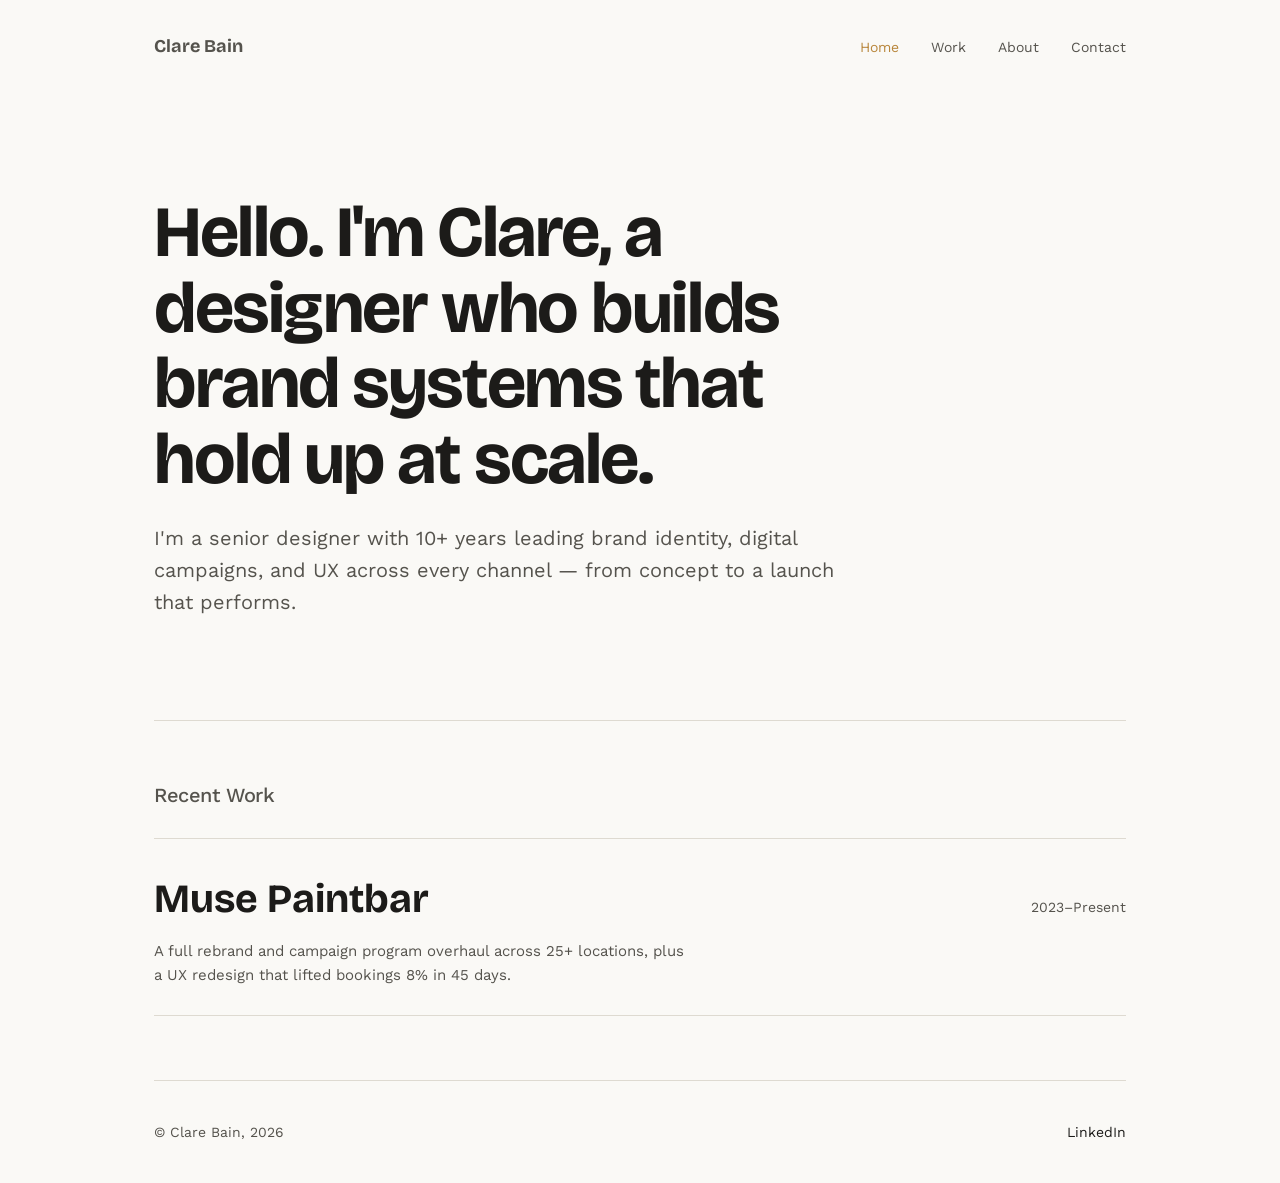
==== index.html @ 02c0d896 "Add files via upload Adding first case study" ====
<!DOCTYPE html>
<html lang="en">
<head>
  <meta charset="UTF-8" />
  <meta name="viewport" content="width=device-width, initial-scale=1.0" />
  <title>Clare Bain — Designer</title>
  <meta name="description" content="Clare Bain is a senior designer working across brand systems, digital campaigns, and UX — with 10+ years leading creative from concept to launch." />

  <!-- Google Fonts: Fraunces (display/serif) + Work Sans (body/UI) -->
  <link rel="preconnect" href="https://fonts.googleapis.com">
  <link rel="preconnect" href="https://fonts.gstatic.com" crossorigin>
  <link href="https://fonts.googleapis.com/css2?family=Bricolage+Grotesque:opsz,wght@12..96,400..800&family=Work+Sans:wght@400;500&display=swap" rel="stylesheet">

  <link rel="stylesheet" href="css/styles.css" />
</head>
<body>

  <div class="wrap">
    <!-- ============ NAV ============ -->
    <!-- aria-current="page" tells screen readers (and our CSS) which page we're on -->
    <nav class="site-nav">
      <a href="index.html" class="logo">Clare Bain</a>
      <ul>
        <li><a href="index.html" aria-current="page">Home</a></li>
        <li><a href="pages/work.html">Work</a></li>
        <li><a href="pages/about.html">About</a></li>
        <li><a href="mailto:cbain122@gmail.com">Contact</a></li>
      </ul>
    </nav>

    <!-- ============ HERO ============ -->
    <!-- This is your positioning statement — the one or two sentences that
         tell a hiring manager what you do and for whom, before they see
         a single project. Placeholder copy below — replace with your own. -->
    <header class="hero">
      <h1>Hello. I'm Clare, a designer who builds brand systems that hold up at scale.</h1>
      <p>I'm a senior designer with 10+ years leading brand identity, digital campaigns, and UX across every channel — from concept to a launch that performs.</p>
    </header>

    <!-- ============ WORK LIST ============ -->
    <!-- Each work-item links out to its own case study page. Right now only
         Muse is real — the rest are placeholders to fill in as you draft
         each case study. -->
    <section class="work-list" aria-labelledby="work-heading">
      <h2 id="work-heading">Recent Work</h2>

      <a href="pages/muse.html" class="work-item">
        <div>
          <div class="work-item-title">Muse Paintbar</div>
          <p class="work-item-desc">A full rebrand and campaign program overhaul across 25+ locations, plus a UX redesign that lifted bookings 8% in 45 days.</p>
        </div>
        <span class="work-item-meta">2023–Present</span>
      </a>

      <!-- Duplicate this <a class="work-item"> block for each additional
           case study as you draft them (book covers, brand identity briefs). -->

    </section>
  </div>

  <div class="wrap">
    <footer class="site-footer">
      <span>&copy; Clare Bain, 2026</span>
      <a href="https://www.linkedin.com/in/clare-bain" target="_blank" rel="noopener">LinkedIn</a>
    </footer>
  </div>

</body>
</html>
---- css/styles.css ----
/* ==========================================================================
   CLARE BAIN — PORTFOLIO
   Design tokens live here as CSS variables. If you want to change a color
   or font site-wide, change it once in :root and it updates everywhere.
   ========================================================================== */

:root {
  /* Color */
  --paper: #FAF9F6;       /* background */
  --ink: #1C1B19;         /* primary text */
  --ink-soft: #55534D;    /* secondary text, muted */
  --accent: #2B4570;      /* ink-blue, used for links and small emphasis */
  --accent-hover: #B8863B;/* ochre, used ONLY on hover/focus states */
  --line: #DEDAD1;        /* hairline borders/dividers */

  /* Type scale — a limited set of sizes keeps the page feeling considered */
  --size-hero: clamp(2.5rem, 5vw + 1rem, 4.5rem);
  --size-h2: clamp(1.75rem, 2vw + 1rem, 2.5rem);
  --size-h3: 1.25rem;
  --size-body: 1.0625rem;
  --size-small: 0.875rem;

  /* Layout */
  --content-width: 1100px;
  --gutter: clamp(1.5rem, 5vw, 4rem);
}

/* ==========================================================================
   RESET — removes browser default spacing/styling so we control everything
   ========================================================================== */
*, *::before, *::after {
  box-sizing: border-box;
  margin: 0;
  padding: 0;
}

html {
  scroll-behavior: smooth;
}

/* Respect users who've asked their OS to reduce motion */
@media (prefers-reduced-motion: reduce) {
  html {
    scroll-behavior: auto;
  }
  *, *::before, *::after {
    animation-duration: 0.01ms !important;
    transition-duration: 0.01ms !important;
  }
}

body {
  background: var(--paper);
  color: var(--ink);
  font-family: 'Work Sans', -apple-system, BlinkMacSystemFont, sans-serif;
  font-size: var(--size-body);
  line-height: 1.6;
  -webkit-font-smoothing: antialiased;
}

h1, h2, h3 {
  font-family: 'Bricolage Grotesque', -apple-system, sans-serif;
  font-weight: 700;
  line-height: 1.05;
  letter-spacing: -0.02em;
}

a {
  color: inherit;
  text-decoration: none;
}

/* Visible keyboard focus — accessibility, not optional */
a:focus-visible,
button:focus-visible {
  outline: 2px solid var(--accent);
  outline-offset: 3px;
}

img {
  max-width: 100%;
  display: block;
}

/* ==========================================================================
   LAYOUT — a single centered content column used on every page
   ========================================================================== */
.wrap {
  max-width: var(--content-width);
  margin-inline: auto;
  padding-inline: var(--gutter);
}

/* ==========================================================================
   NAV
   ========================================================================== */
.site-nav {
  display: flex;
  justify-content: space-between;
  align-items: center;
  padding-block: 2rem;
}

.site-nav .logo {
  font-family: 'Bricolage Grotesque', -apple-system, sans-serif;
  font-weight: 700;
  font-size: 1.125rem;
}

.site-nav ul {
  display: flex;
  gap: 2rem;
  list-style: none;
}

.site-nav a {
  font-size: var(--size-small);
  color: var(--ink-soft);
  transition: color 0.15s ease;
}

.site-nav a:hover,
.site-nav a[aria-current="page"] {
  color: var(--accent-hover);
}

/* ==========================================================================
   HERO — the positioning statement on the homepage
   ========================================================================== */
.hero {
  padding-block: clamp(3rem, 8vw, 7rem);
  max-width: 720px;
}

.hero h1 {
  font-size: var(--size-hero);
  margin-bottom: 1.5rem;
}

.hero p {
  font-size: 1.25rem;
  color: var(--ink-soft);
  max-width: 60ch;
}

/* ==========================================================================
   WORK LIST — case studies shown as a reading list, not a card grid
   ========================================================================== */
.work-list {
  border-top: 1px solid var(--line);
  padding-block: clamp(2rem, 6vw, 4rem);
}

.work-list h2 {
  font-size: var(--size-h3);
  color: var(--ink-soft);
  font-family: 'Work Sans', sans-serif;
  font-weight: 500;
  margin-bottom: 2rem;
}

.work-item {
  display: flex;
  justify-content: space-between;
  align-items: baseline;
  gap: 2rem;
  padding-block: 1.75rem;
  border-bottom: 1px solid var(--line);
}

.work-item:first-of-type {
  border-top: 1px solid var(--line);
}

.work-item-title {
  font-family: 'Bricolage Grotesque', -apple-system, sans-serif;
  font-weight: 700;
  font-size: var(--size-h2);
  transition: color 0.15s ease;
}

.work-item:hover .work-item-title {
  color: var(--accent);
}

.work-item-meta {
  color: var(--ink-soft);
  font-size: var(--size-small);
  white-space: nowrap;
}

.work-item-desc {
  color: var(--ink-soft);
  max-width: 60ch;
  margin-top: 0.5rem;
  font-size: 0.9375rem;
}

@media (max-width: 640px) {
  .work-item {
    flex-direction: column;
    gap: 0.5rem;
  }
}

/* ==========================================================================
   FOOTER
   ========================================================================== */
.site-footer {
  border-top: 1px solid var(--line);
  padding-block: 2.5rem;
  display: flex;
  justify-content: space-between;
  align-items: center;
  color: var(--ink-soft);
  font-size: var(--size-small);
}

.site-footer a {
  color: var(--ink);
  transition: color 0.15s ease;
}

.site-footer a:hover {
  color: var(--accent-hover);
}

/* ==========================================================================
   CASE STUDY PAGE
   ========================================================================== */
.cs-header {
  padding-block: clamp(2rem, 6vw, 4rem) clamp(1.5rem, 4vw, 2.5rem);
  max-width: 800px;
}

.cs-header .eyebrow {
  color: var(--ink-soft);
  font-size: var(--size-small);
  margin-bottom: 0.75rem;
}

.cs-header h1 {
  font-size: var(--size-hero);
  margin-bottom: 1rem;
}

/* Meta row: Client / Services / My Role / Year — like a small spec sheet */
.cs-meta {
  display: grid;
  grid-template-columns: repeat(4, 1fr);
  gap: 1.5rem;
  border-top: 1px solid var(--line);
  border-bottom: 1px solid var(--line);
  padding-block: 1.75rem;
  margin-block: clamp(1.5rem, 4vw, 3rem);
}

.cs-meta dt {
  font-size: var(--size-small);
  color: var(--ink-soft);
  margin-bottom: 0.35rem;
}

.cs-meta dd {
  font-size: 0.9375rem;
}

@media (max-width: 700px) {
  .cs-meta {
    grid-template-columns: repeat(2, 1fr);
    row-gap: 1.5rem;
  }
}

.cs-section {
  max-width: 720px;
  padding-block: clamp(1.5rem, 4vw, 2.5rem);
}

.cs-section h2 {
  font-size: var(--size-h2);
  margin-bottom: 1rem;
}

.cs-section h3 {
  font-size: var(--size-h3);
  color: var(--accent);
  margin-bottom: 0.75rem;
}

.cs-section p {
  color: var(--ink-soft);
  margin-bottom: 1.25rem;
}

.cs-workstream + .cs-workstream {
  margin-top: 2.5rem;
}

/* Results: bold numbers get their own visual weight, no card chrome needed */
.cs-results {
  border-top: 1px solid var(--line);
  padding-block: clamp(2rem, 5vw, 3.5rem);
  display: grid;
  grid-template-columns: repeat(auto-fit, minmax(200px, 1fr));
  gap: 2rem;
}

.cs-results h2 {
  grid-column: 1 / -1;
  font-size: var(--size-h3);
  color: var(--ink-soft);
  font-family: 'Work Sans', sans-serif;
  font-weight: 500;
  margin-bottom: 0.5rem;
}

.cs-stat-number {
  font-family: 'Bricolage Grotesque', sans-serif;
  font-weight: 700;
  font-size: 2.25rem;
  letter-spacing: -0.02em;
  color: var(--accent);
  line-height: 1.1;
}

.cs-stat-label {
  color: var(--ink-soft);
  font-size: 0.9375rem;
  margin-top: 0.25rem;
}

.cs-credits {
  border-top: 1px solid var(--line);
  padding-block: clamp(1.5rem, 4vw, 2.5rem);
  color: var(--ink-soft);
  font-size: var(--size-small);
}

.cs-credits dt {
  color: var(--ink);
  display: inline;
}

.cs-note {
  font-size: var(--size-small);
  color: var(--ink-soft);
  font-style: italic;
  border-left: 2px solid var(--line);
  padding-left: 1rem;
  margin-top: 1rem;
}

/* ==========================================================================
   SIMPLE PAGE (used by About / placeholder pages for now)
   ========================================================================== */
.simple-page {
  padding-block: clamp(2rem, 6vw, 4rem);
  min-height: 40vh;
}

.simple-page h1 {
  font-size: var(--size-h2);
  margin-bottom: 1rem;
}

.simple-page p {
  color: var(--ink-soft);
  max-width: 60ch;
}
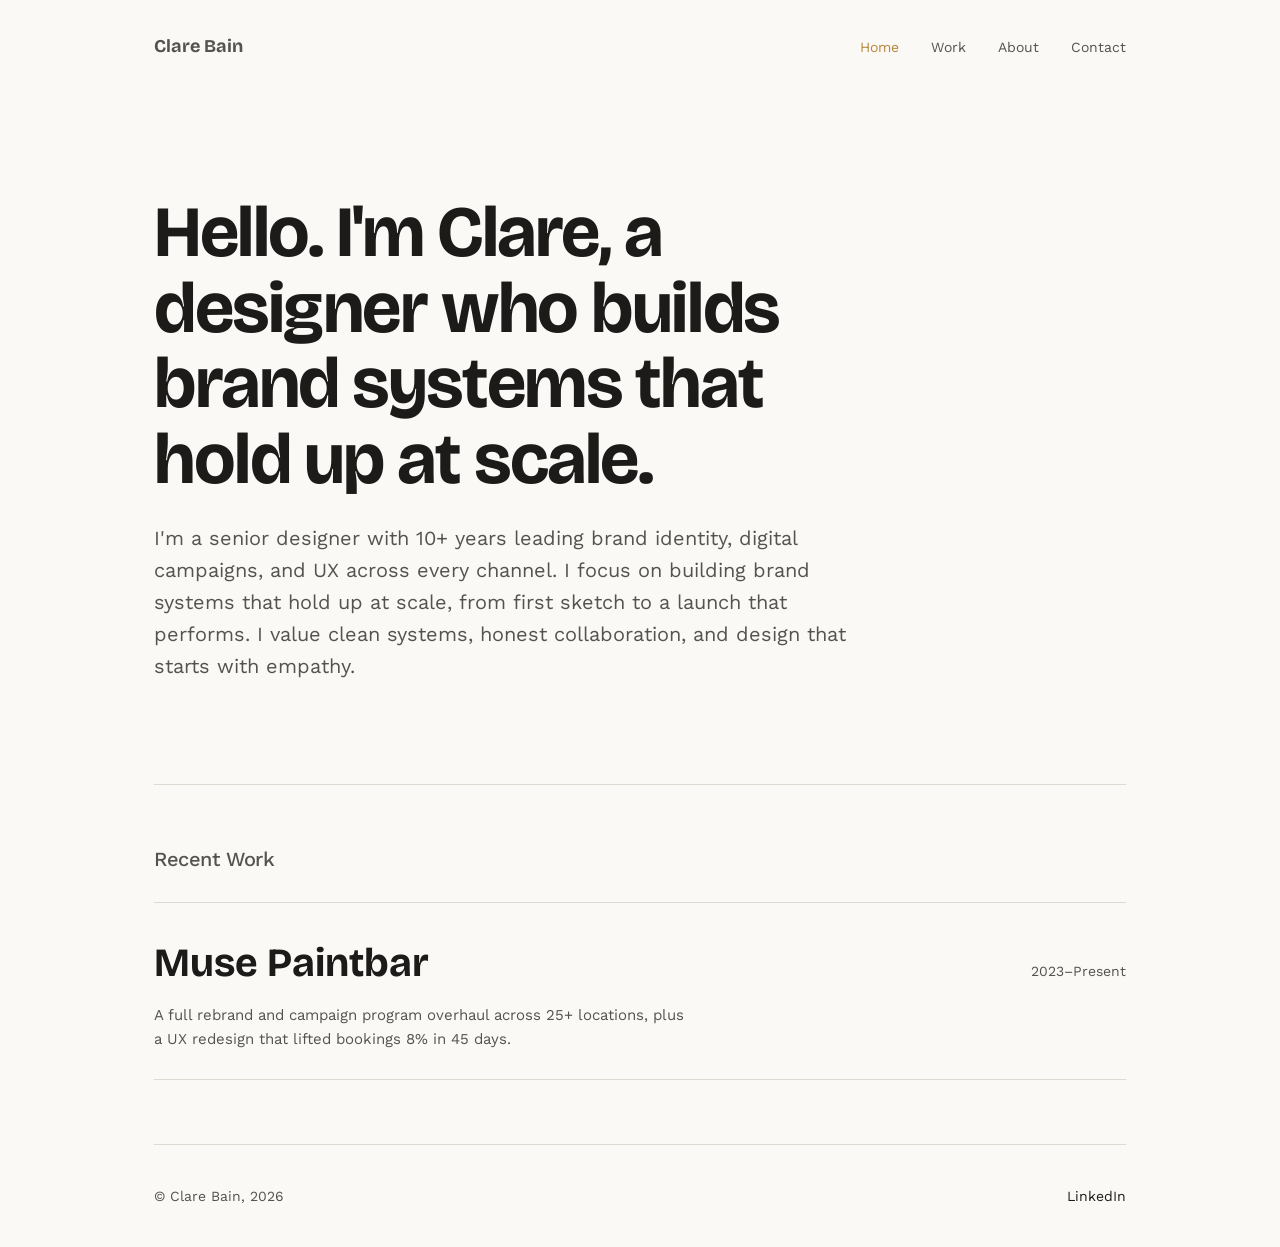
==== commit 675e4d0a: "Update index.html" ====
--- a/index.html
+++ b/index.html
@@ -34,7 +34,7 @@
          a single project. Placeholder copy below — replace with your own. -->
     <header class="hero">
       <h1>Hello. I'm Clare, a designer who builds brand systems that hold up at scale.</h1>
-      <p>I'm a senior designer with 10+ years leading brand identity, digital campaigns, and UX across every channel — from concept to a launch that performs.</p>
+      <p>I'm a senior designer with 10+ years leading brand identity, digital campaigns, and UX across every channel. I focus on building brand systems that hold up at scale, from first sketch to a launch that performs. I value clean systems, honest collaboration, and design that starts with empathy.</p>
     </header>
 
     <!-- ============ WORK LIST ============ -->
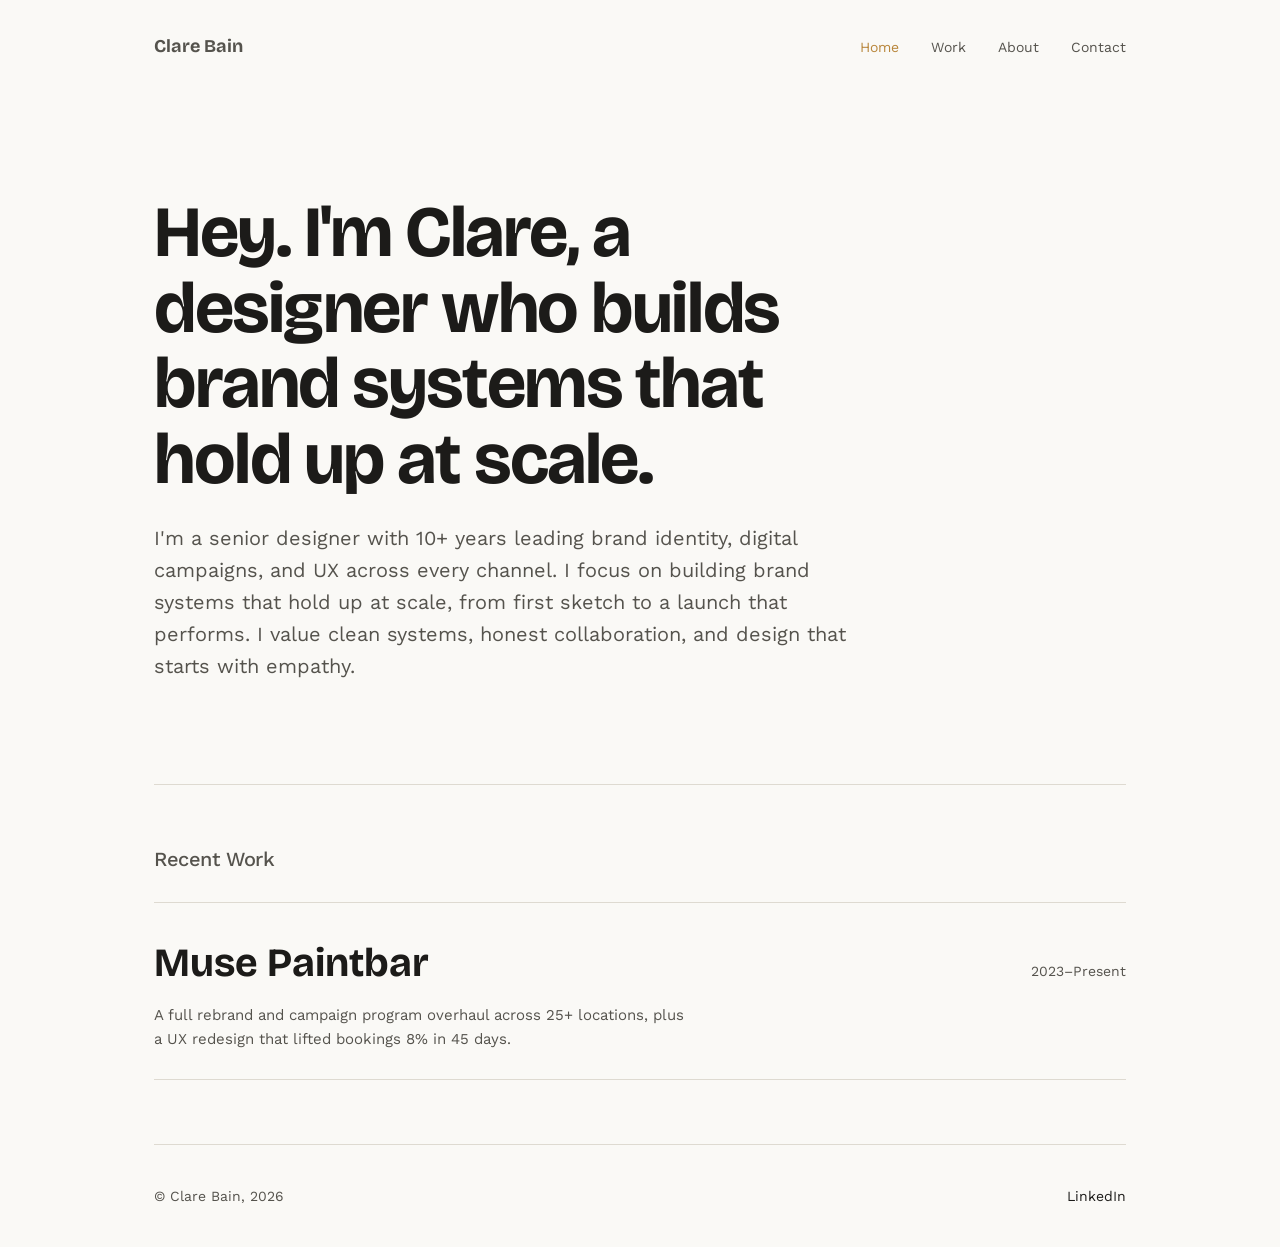
==== commit 501276e1: "Update index.html" ====
--- a/index.html
+++ b/index.html
@@ -33,7 +33,7 @@
          tell a hiring manager what you do and for whom, before they see
          a single project. Placeholder copy below — replace with your own. -->
     <header class="hero">
-      <h1>Hello. I'm Clare, a designer who builds brand systems that hold up at scale.</h1>
+      <h1>Hey. I'm Clare, a designer who builds brand systems that hold up at scale.</h1>
       <p>I'm a senior designer with 10+ years leading brand identity, digital campaigns, and UX across every channel. I focus on building brand systems that hold up at scale, from first sketch to a launch that performs. I value clean systems, honest collaboration, and design that starts with empathy.</p>
     </header>
 
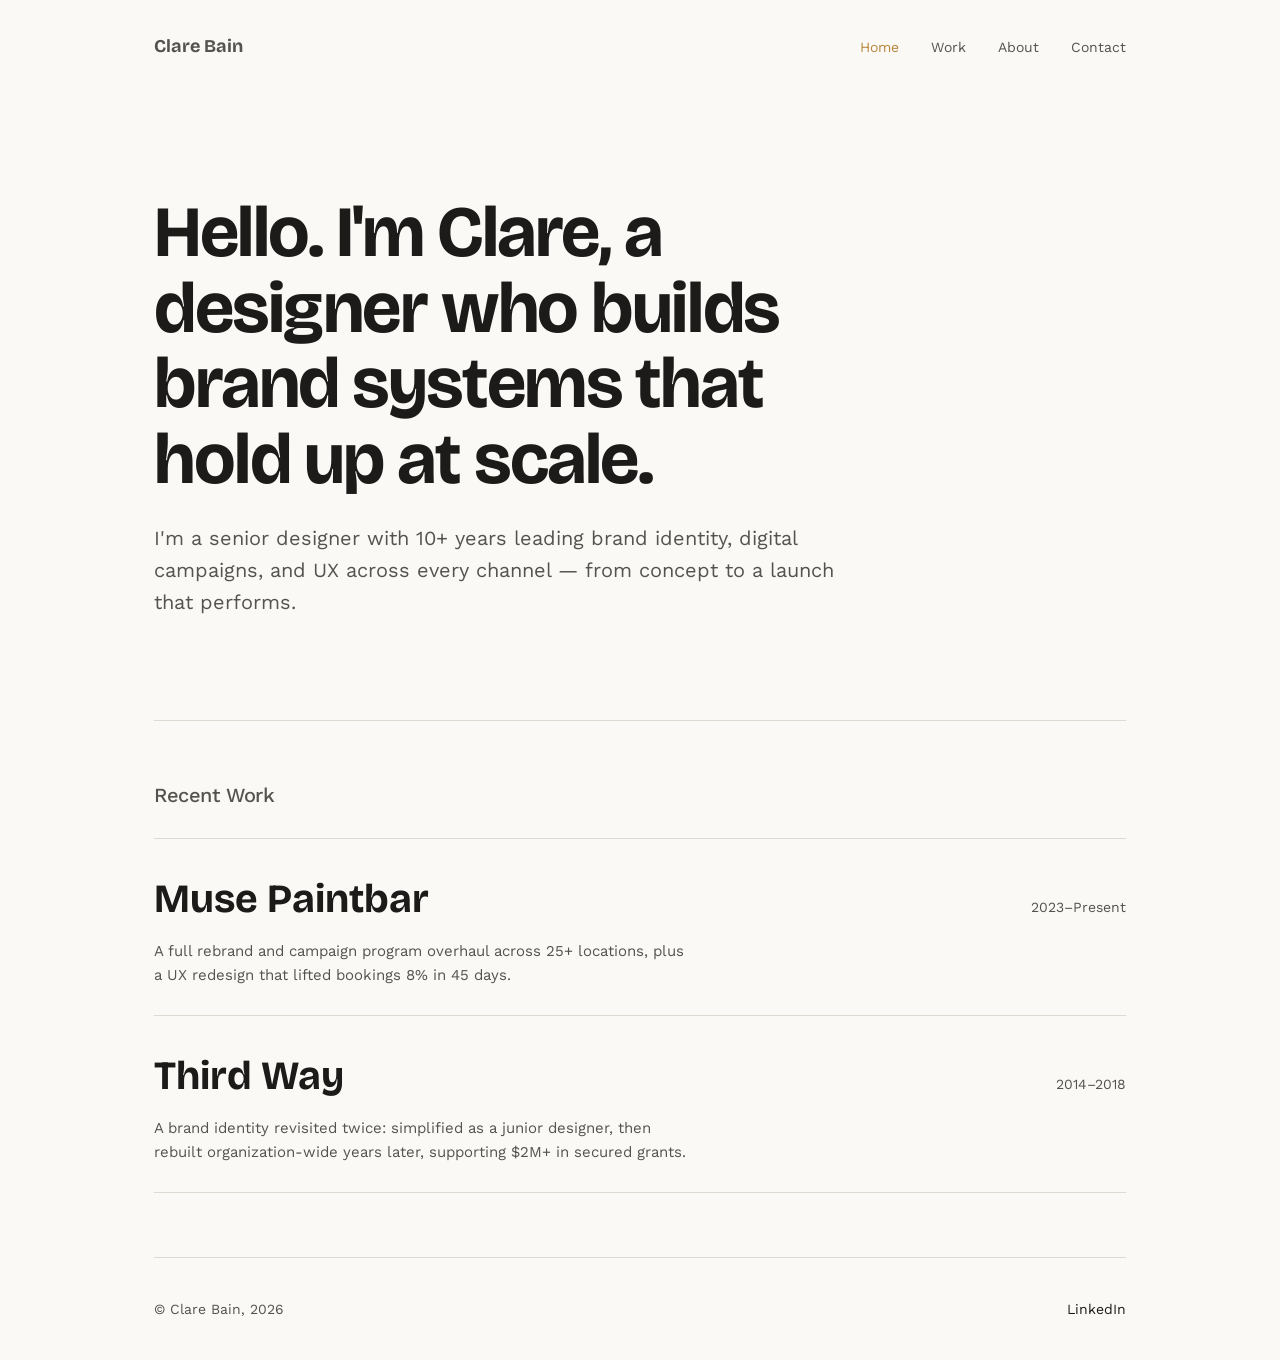
==== commit e7b87ff7: "Add files via upload" ====
--- a/index.html
+++ b/index.html
@@ -33,8 +33,8 @@
          tell a hiring manager what you do and for whom, before they see
          a single project. Placeholder copy below — replace with your own. -->
     <header class="hero">
-      <h1>Hey. I'm Clare, a designer who builds brand systems that hold up at scale.</h1>
-      <p>I'm a senior designer with 10+ years leading brand identity, digital campaigns, and UX across every channel. I focus on building brand systems that hold up at scale, from first sketch to a launch that performs. I value clean systems, honest collaboration, and design that starts with empathy.</p>
+      <h1>Hello. I'm Clare, a designer who builds brand systems that hold up at scale.</h1>
+      <p>I'm a senior designer with 10+ years leading brand identity, digital campaigns, and UX across every channel — from concept to a launch that performs.</p>
     </header>
 
     <!-- ============ WORK LIST ============ -->
@@ -52,6 +52,14 @@
         <span class="work-item-meta">2023–Present</span>
       </a>
 
+      <a href="pages/thirdway.html" class="work-item">
+        <div>
+          <div class="work-item-title">Third Way</div>
+          <p class="work-item-desc">A brand identity revisited twice: simplified as a junior designer, then rebuilt organization-wide years later, supporting $2M+ in secured grants.</p>
+        </div>
+        <span class="work-item-meta">2014–2018</span>
+      </a>
+
       <!-- Duplicate this <a class="work-item"> block for each additional
            case study as you draft them (book covers, brand identity briefs). -->
 
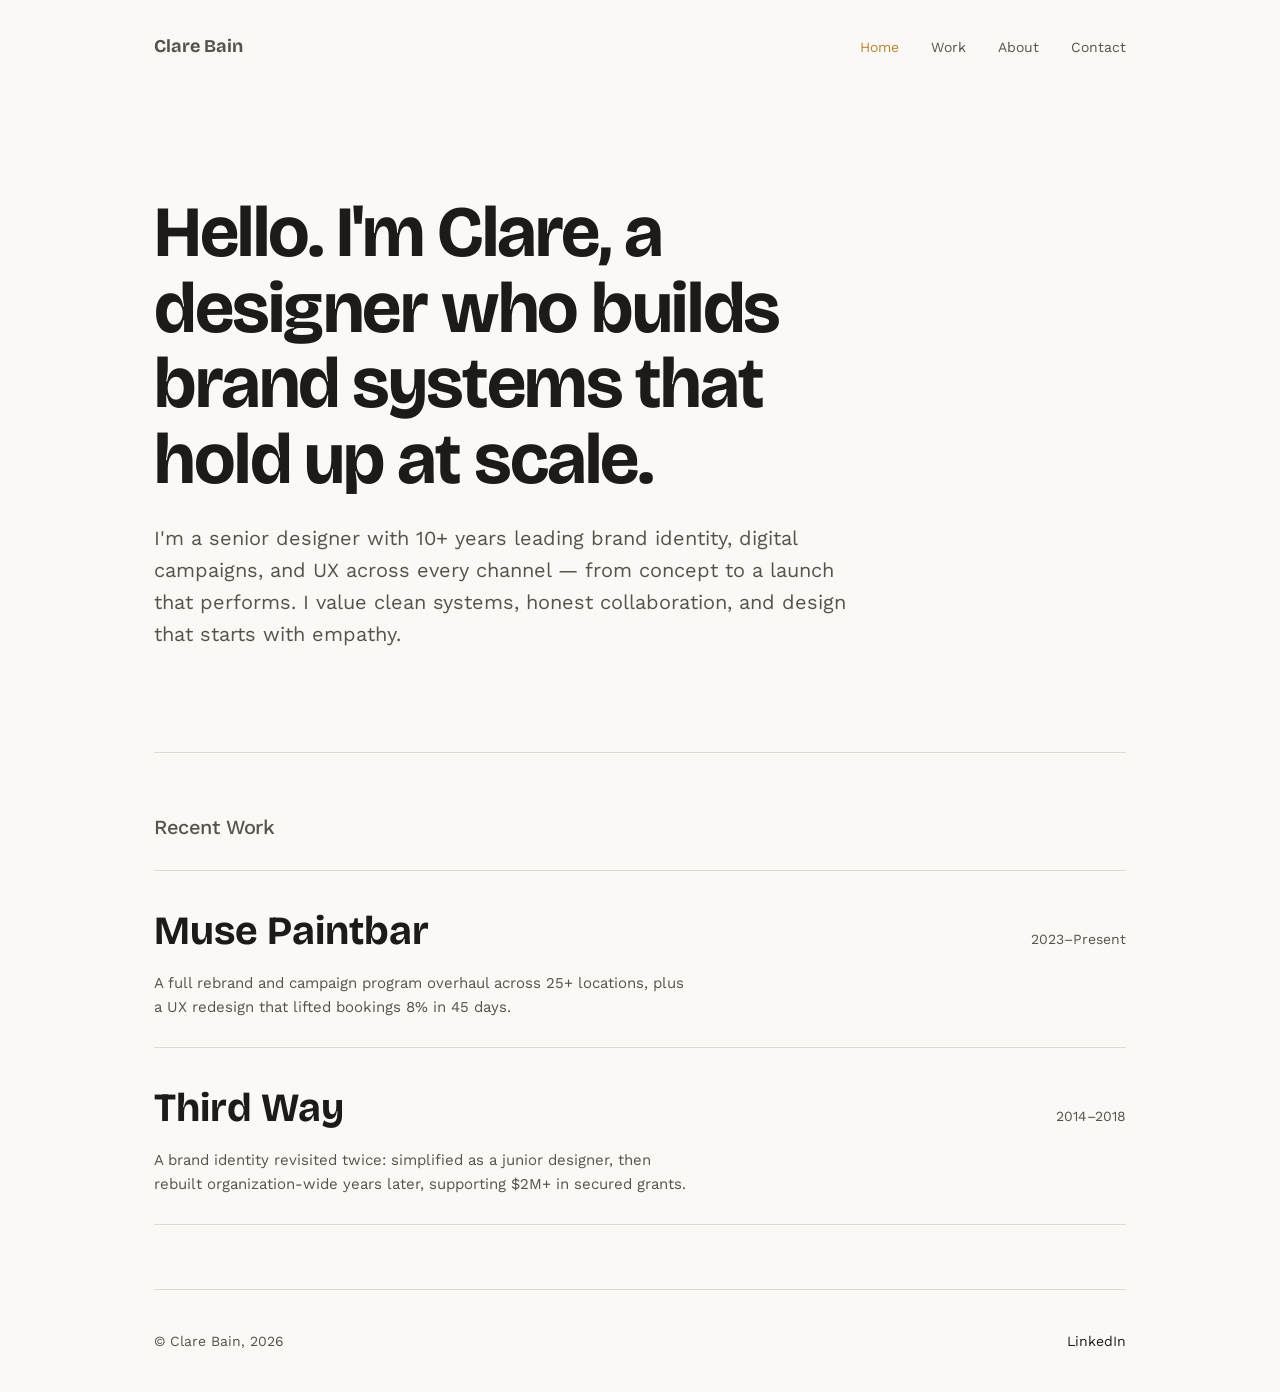
==== commit dc9eefe0: "Update index.html" ====
--- a/index.html
+++ b/index.html
@@ -34,7 +34,7 @@
          a single project. Placeholder copy below — replace with your own. -->
     <header class="hero">
       <h1>Hello. I'm Clare, a designer who builds brand systems that hold up at scale.</h1>
-      <p>I'm a senior designer with 10+ years leading brand identity, digital campaigns, and UX across every channel — from concept to a launch that performs.</p>
+      <p>I'm a senior designer with 10+ years leading brand identity, digital campaigns, and UX across every channel — from concept to a launch that performs. I value clean systems, honest collaboration, and design that starts with empathy.</p>
     </header>
 
     <!-- ============ WORK LIST ============ -->
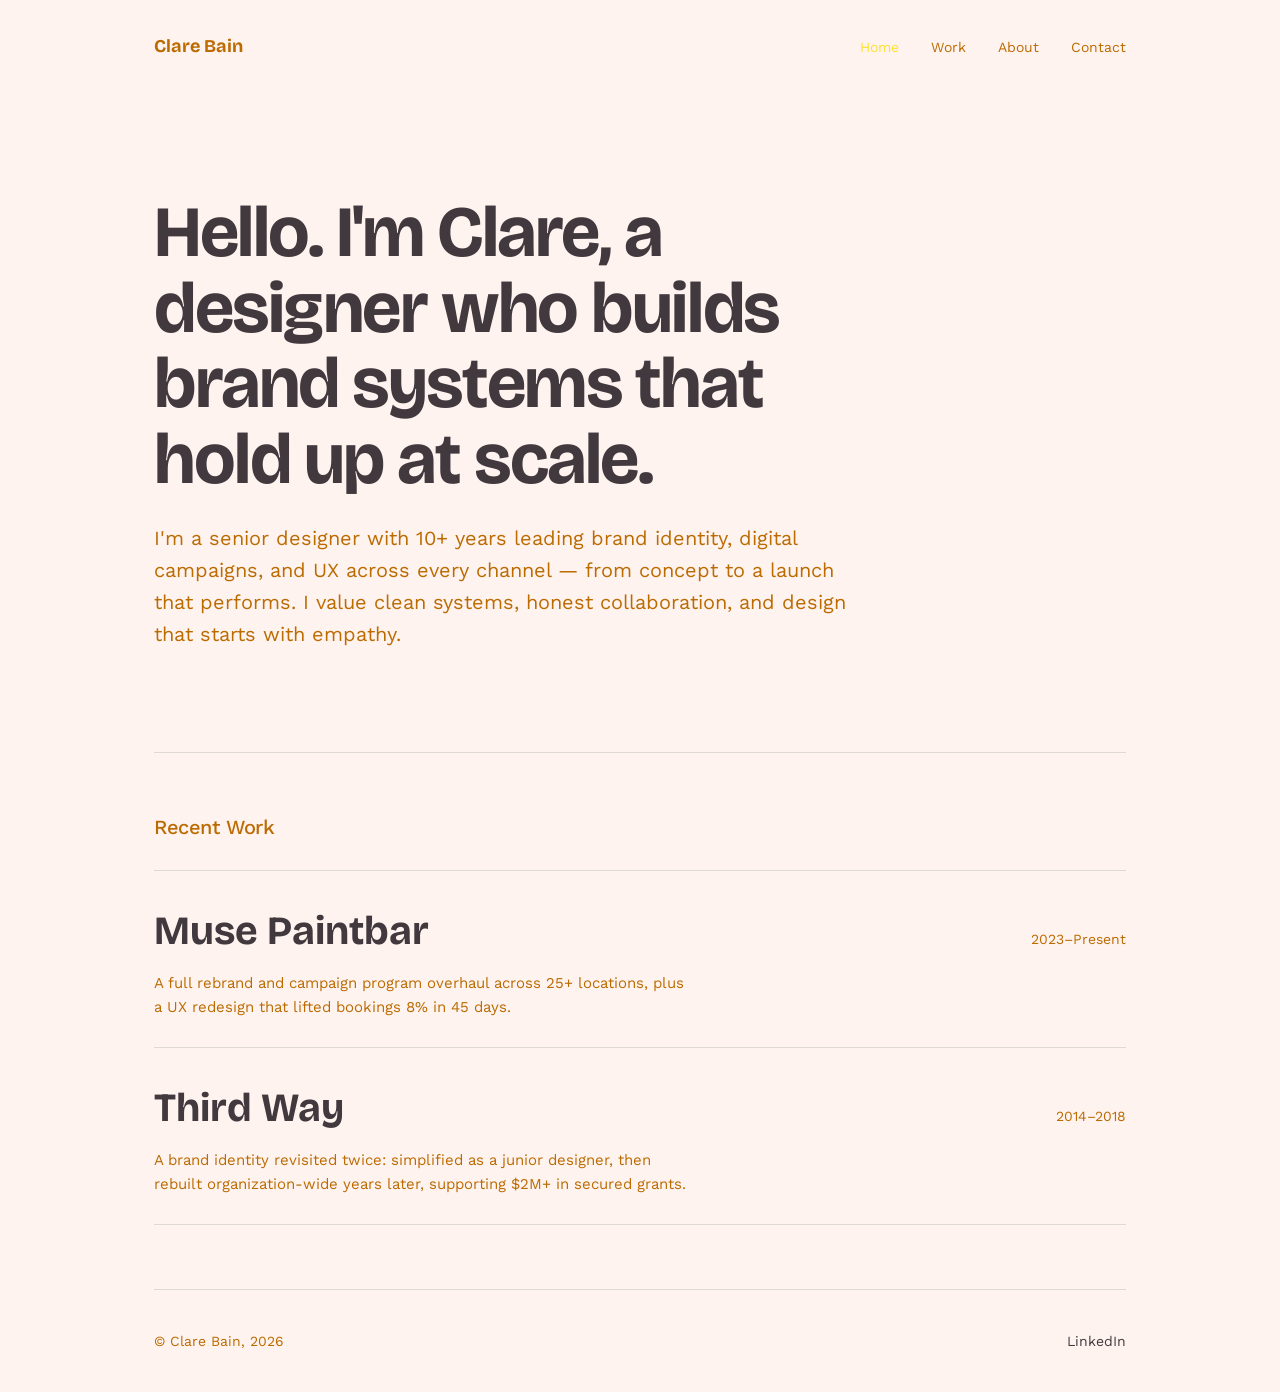
==== commit 961b89b7: "Update index.html" ====
--- a/index.html
+++ b/index.html
@@ -6,7 +6,7 @@
   <title>Clare Bain — Designer</title>
   <meta name="description" content="Clare Bain is a senior designer working across brand systems, digital campaigns, and UX — with 10+ years leading creative from concept to launch." />
 
-  <!-- Google Fonts: Fraunces (display/serif) + Work Sans (body/UI) -->
+  <!-- Google Fonts: Bricolage Grotesque (display/serif) + Work Sans (body/UI) -->
   <link rel="preconnect" href="https://fonts.googleapis.com">
   <link rel="preconnect" href="https://fonts.gstatic.com" crossorigin>
   <link href="https://fonts.googleapis.com/css2?family=Bricolage+Grotesque:opsz,wght@12..96,400..800&family=Work+Sans:wght@400;500&display=swap" rel="stylesheet">
--- a/css/styles.css
+++ b/css/styles.css
@@ -6,11 +6,11 @@
 
 :root {
   /* Color */
-  --paper: #FAF9F6;       /* background */
-  --ink: #1C1B19;         /* primary text */
-  --ink-soft: #55534D;    /* secondary text, muted */
-  --accent: #2B4570;      /* ink-blue, used for links and small emphasis */
-  --accent-hover: #B8863B;/* ochre, used ONLY on hover/focus states */
+  --seashell: #FFF3F0;       /* background */
+  --graphite: #41393E;         /* primary text */
+  --copperwood: #BB6B00;    /* secondary text, muted */
+  --softperiwinkle: #A594F9;      /* ink-blue, used for links and small emphasis */
+  --brightgold: #FDE12D;/* ochre, used ONLY on hover/focus states */
   --line: #DEDAD1;        /* hairline borders/dividers */
 
   /* Type scale — a limited set of sizes keeps the page feeling considered */
@@ -50,8 +50,8 @@
 }
 
 body {
-  background: var(--paper);
-  color: var(--ink);
+  background: var(--seashell);
+  color: var(--graphite);
   font-family: 'Work Sans', -apple-system, BlinkMacSystemFont, sans-serif;
   font-size: var(--size-body);
   line-height: 1.6;
@@ -73,7 +73,7 @@
 /* Visible keyboard focus — accessibility, not optional */
 a:focus-visible,
 button:focus-visible {
-  outline: 2px solid var(--accent);
+  outline: 2px solid var(--softperiwinkle);
   outline-offset: 3px;
 }
 
@@ -115,13 +115,13 @@
 
 .site-nav a {
   font-size: var(--size-small);
-  color: var(--ink-soft);
+  color: var(--copperwood);
   transition: color 0.15s ease;
 }
 
 .site-nav a:hover,
 .site-nav a[aria-current="page"] {
-  color: var(--accent-hover);
+  color: var(--brightgold);
 }
 
 /* ==========================================================================
@@ -139,7 +139,7 @@
 
 .hero p {
   font-size: 1.25rem;
-  color: var(--ink-soft);
+  color: var(--copperwood);
   max-width: 60ch;
 }
 
@@ -153,7 +153,7 @@
 
 .work-list h2 {
   font-size: var(--size-h3);
-  color: var(--ink-soft);
+  color: var(--copperwood);
   font-family: 'Work Sans', sans-serif;
   font-weight: 500;
   margin-bottom: 2rem;
@@ -180,17 +180,17 @@
 }
 
 .work-item:hover .work-item-title {
-  color: var(--accent);
+  color: var(--softperiwinkle);
 }
 
 .work-item-meta {
-  color: var(--ink-soft);
+  color: var(--copperwood);
   font-size: var(--size-small);
   white-space: nowrap;
 }
 
 .work-item-desc {
-  color: var(--ink-soft);
+  color: var(--copperwood);
   max-width: 60ch;
   margin-top: 0.5rem;
   font-size: 0.9375rem;
@@ -212,17 +212,17 @@
   display: flex;
   justify-content: space-between;
   align-items: center;
-  color: var(--ink-soft);
+  color: var(--copperwood);
   font-size: var(--size-small);
 }
 
 .site-footer a {
-  color: var(--ink);
+  color: var(--graphite);
   transition: color 0.15s ease;
 }
 
 .site-footer a:hover {
-  color: var(--accent-hover);
+  color: var(--softperiwinkle);
 }
 
 /* ==========================================================================
@@ -234,7 +234,7 @@
 }
 
 .cs-header .eyebrow {
-  color: var(--ink-soft);
+  color: var(--copperwood);
   font-size: var(--size-small);
   margin-bottom: 0.75rem;
 }
@@ -257,7 +257,7 @@
 
 .cs-meta dt {
   font-size: var(--size-small);
-  color: var(--ink-soft);
+  color: var(--copperwood);
   margin-bottom: 0.35rem;
 }
 
@@ -284,12 +284,12 @@
 
 .cs-section h3 {
   font-size: var(--size-h3);
-  color: var(--accent);
+  color: var(--asoftperiwinkle);
   margin-bottom: 0.75rem;
 }
 
 .cs-section p {
-  color: var(--ink-soft);
+  color: var(--copperwood);
   margin-bottom: 1.25rem;
 }
 
@@ -309,7 +309,7 @@
 .cs-results h2 {
   grid-column: 1 / -1;
   font-size: var(--size-h3);
-  color: var(--ink-soft);
+  color: var(--copperwood);
   font-family: 'Work Sans', sans-serif;
   font-weight: 500;
   margin-bottom: 0.5rem;
@@ -320,12 +320,12 @@
   font-weight: 700;
   font-size: 2.25rem;
   letter-spacing: -0.02em;
-  color: var(--accent);
+  color: var(--softperiwinkle);
   line-height: 1.1;
 }
 
 .cs-stat-label {
-  color: var(--ink-soft);
+  color: var(--copperwood);
   font-size: 0.9375rem;
   margin-top: 0.25rem;
 }
@@ -333,18 +333,18 @@
 .cs-credits {
   border-top: 1px solid var(--line);
   padding-block: clamp(1.5rem, 4vw, 2.5rem);
-  color: var(--ink-soft);
+  color: var(--copperwood);
   font-size: var(--size-small);
 }
 
 .cs-credits dt {
-  color: var(--ink);
+  color: var(--graphite);
   display: inline;
 }
 
 .cs-note {
   font-size: var(--size-small);
-  color: var(--ink-soft);
+  color: var(--copperwood);
   font-style: italic;
   border-left: 2px solid var(--line);
   padding-left: 1rem;
@@ -365,6 +365,6 @@
 }
 
 .simple-page p {
-  color: var(--ink-soft);
+  color: var(--copperwood);
   max-width: 60ch;
 }
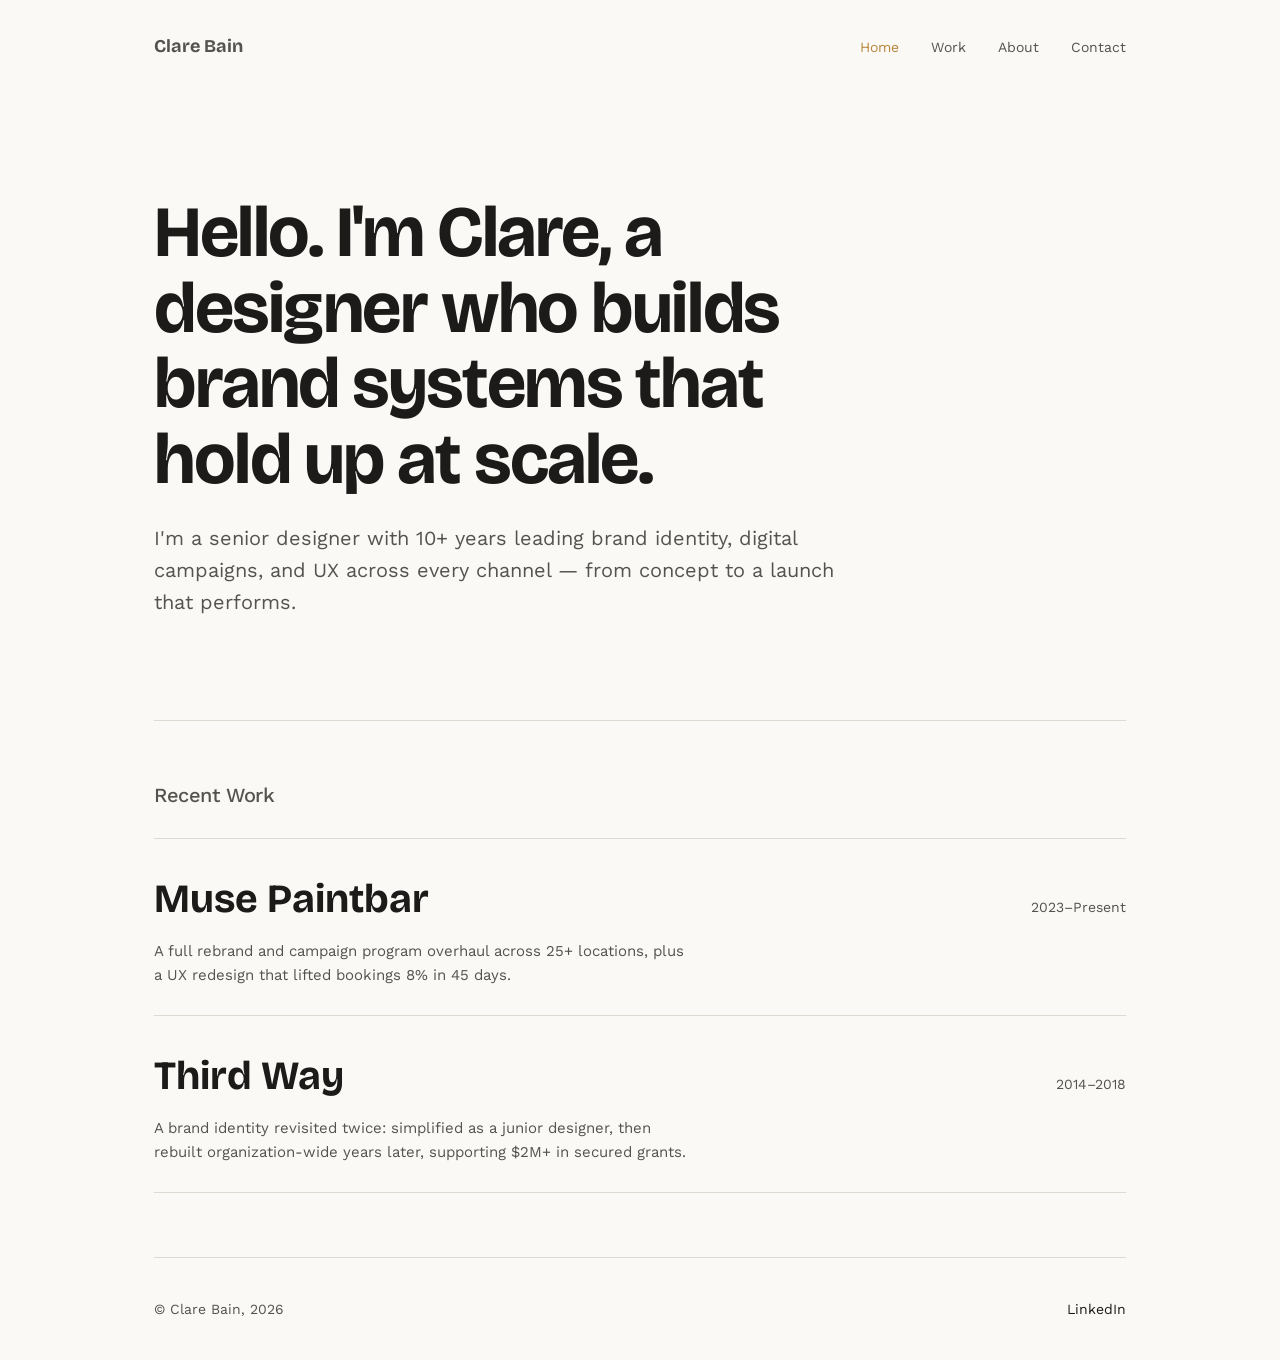
==== commit e7e8417c: "Add files via upload" ====
--- a/index.html
+++ b/index.html
@@ -6,7 +6,7 @@
   <title>Clare Bain — Designer</title>
   <meta name="description" content="Clare Bain is a senior designer working across brand systems, digital campaigns, and UX — with 10+ years leading creative from concept to launch." />
 
-  <!-- Google Fonts: Bricolage Grotesque (display/serif) + Work Sans (body/UI) -->
+  <!-- Google Fonts: Fraunces (display/serif) + Work Sans (body/UI) -->
   <link rel="preconnect" href="https://fonts.googleapis.com">
   <link rel="preconnect" href="https://fonts.gstatic.com" crossorigin>
   <link href="https://fonts.googleapis.com/css2?family=Bricolage+Grotesque:opsz,wght@12..96,400..800&family=Work+Sans:wght@400;500&display=swap" rel="stylesheet">
@@ -24,7 +24,7 @@
         <li><a href="index.html" aria-current="page">Home</a></li>
         <li><a href="pages/work.html">Work</a></li>
         <li><a href="pages/about.html">About</a></li>
-        <li><a href="mailto:cbain122@gmail.com">Contact</a></li>
+        <li><a href="pages/contact.html">Contact</a></li>
       </ul>
     </nav>
 
@@ -34,7 +34,7 @@
          a single project. Placeholder copy below — replace with your own. -->
     <header class="hero">
       <h1>Hello. I'm Clare, a designer who builds brand systems that hold up at scale.</h1>
-      <p>I'm a senior designer with 10+ years leading brand identity, digital campaigns, and UX across every channel — from concept to a launch that performs. I value clean systems, honest collaboration, and design that starts with empathy.</p>
+      <p>I'm a senior designer with 10+ years leading brand identity, digital campaigns, and UX across every channel — from concept to a launch that performs.</p>
     </header>
 
     <!-- ============ WORK LIST ============ -->
--- a/css/styles.css
+++ b/css/styles.css
@@ -6,11 +6,11 @@
 
 :root {
   /* Color */
-  --seashell: #FFF3F0;       /* background */
-  --graphite: #41393E;         /* primary text */
-  --copperwood: #BB6B00;    /* secondary text, muted */
-  --softperiwinkle: #A594F9;      /* ink-blue, used for links and small emphasis */
-  --brightgold: #FDE12D;/* ochre, used ONLY on hover/focus states */
+  --paper: #FAF9F6;       /* background */
+  --ink: #1C1B19;         /* primary text */
+  --ink-soft: #55534D;    /* secondary text, muted */
+  --accent: #2B4570;      /* ink-blue, used for links and small emphasis */
+  --accent-hover: #B8863B;/* ochre, used ONLY on hover/focus states */
   --line: #DEDAD1;        /* hairline borders/dividers */
 
   /* Type scale — a limited set of sizes keeps the page feeling considered */
@@ -50,8 +50,8 @@
 }
 
 body {
-  background: var(--seashell);
-  color: var(--graphite);
+  background: var(--paper);
+  color: var(--ink);
   font-family: 'Work Sans', -apple-system, BlinkMacSystemFont, sans-serif;
   font-size: var(--size-body);
   line-height: 1.6;
@@ -73,7 +73,7 @@
 /* Visible keyboard focus — accessibility, not optional */
 a:focus-visible,
 button:focus-visible {
-  outline: 2px solid var(--softperiwinkle);
+  outline: 2px solid var(--accent);
   outline-offset: 3px;
 }
 
@@ -115,13 +115,13 @@
 
 .site-nav a {
   font-size: var(--size-small);
-  color: var(--copperwood);
+  color: var(--ink-soft);
   transition: color 0.15s ease;
 }
 
 .site-nav a:hover,
 .site-nav a[aria-current="page"] {
-  color: var(--brightgold);
+  color: var(--accent-hover);
 }
 
 /* ==========================================================================
@@ -139,7 +139,7 @@
 
 .hero p {
   font-size: 1.25rem;
-  color: var(--copperwood);
+  color: var(--ink-soft);
   max-width: 60ch;
 }
 
@@ -153,7 +153,7 @@
 
 .work-list h2 {
   font-size: var(--size-h3);
-  color: var(--copperwood);
+  color: var(--ink-soft);
   font-family: 'Work Sans', sans-serif;
   font-weight: 500;
   margin-bottom: 2rem;
@@ -180,17 +180,17 @@
 }
 
 .work-item:hover .work-item-title {
-  color: var(--softperiwinkle);
+  color: var(--accent);
 }
 
 .work-item-meta {
-  color: var(--copperwood);
+  color: var(--ink-soft);
   font-size: var(--size-small);
   white-space: nowrap;
 }
 
 .work-item-desc {
-  color: var(--copperwood);
+  color: var(--ink-soft);
   max-width: 60ch;
   margin-top: 0.5rem;
   font-size: 0.9375rem;
@@ -212,17 +212,17 @@
   display: flex;
   justify-content: space-between;
   align-items: center;
-  color: var(--copperwood);
+  color: var(--ink-soft);
   font-size: var(--size-small);
 }
 
 .site-footer a {
-  color: var(--graphite);
+  color: var(--ink);
   transition: color 0.15s ease;
 }
 
 .site-footer a:hover {
-  color: var(--softperiwinkle);
+  color: var(--accent-hover);
 }
 
 /* ==========================================================================
@@ -234,7 +234,7 @@
 }
 
 .cs-header .eyebrow {
-  color: var(--copperwood);
+  color: var(--ink-soft);
   font-size: var(--size-small);
   margin-bottom: 0.75rem;
 }
@@ -257,7 +257,7 @@
 
 .cs-meta dt {
   font-size: var(--size-small);
-  color: var(--copperwood);
+  color: var(--ink-soft);
   margin-bottom: 0.35rem;
 }
 
@@ -284,12 +284,12 @@
 
 .cs-section h3 {
   font-size: var(--size-h3);
-  color: var(--asoftperiwinkle);
+  color: var(--accent);
   margin-bottom: 0.75rem;
 }
 
 .cs-section p {
-  color: var(--copperwood);
+  color: var(--ink-soft);
   margin-bottom: 1.25rem;
 }
 
@@ -309,7 +309,7 @@
 .cs-results h2 {
   grid-column: 1 / -1;
   font-size: var(--size-h3);
-  color: var(--copperwood);
+  color: var(--ink-soft);
   font-family: 'Work Sans', sans-serif;
   font-weight: 500;
   margin-bottom: 0.5rem;
@@ -320,12 +320,12 @@
   font-weight: 700;
   font-size: 2.25rem;
   letter-spacing: -0.02em;
-  color: var(--softperiwinkle);
+  color: var(--accent);
   line-height: 1.1;
 }
 
 .cs-stat-label {
-  color: var(--copperwood);
+  color: var(--ink-soft);
   font-size: 0.9375rem;
   margin-top: 0.25rem;
 }
@@ -333,18 +333,18 @@
 .cs-credits {
   border-top: 1px solid var(--line);
   padding-block: clamp(1.5rem, 4vw, 2.5rem);
-  color: var(--copperwood);
+  color: var(--ink-soft);
   font-size: var(--size-small);
 }
 
 .cs-credits dt {
-  color: var(--graphite);
+  color: var(--ink);
   display: inline;
 }
 
 .cs-note {
   font-size: var(--size-small);
-  color: var(--copperwood);
+  color: var(--ink-soft);
   font-style: italic;
   border-left: 2px solid var(--line);
   padding-left: 1rem;
@@ -352,7 +352,109 @@
 }
 
 /* ==========================================================================
-   SIMPLE PAGE (used by About / placeholder pages for now)
+   ABOUT PAGE
+   ========================================================================== */
+.about-grid {
+  display: grid;
+  grid-template-columns: 240px 1fr;
+  gap: clamp(2rem, 6vw, 4rem);
+  padding-block: clamp(1.5rem, 4vw, 2.5rem);
+}
+
+@media (max-width: 700px) {
+  .about-grid {
+    grid-template-columns: 1fr;
+  }
+}
+
+.about-photo {
+  aspect-ratio: 4 / 5;
+  background: var(--line);
+  border-radius: 2px;
+  display: flex;
+  align-items: center;
+  justify-content: center;
+  color: var(--ink-soft);
+  font-size: var(--size-small);
+  text-align: center;
+  padding: 1rem;
+}
+
+.about-photo img {
+  width: 100%;
+  height: 100%;
+  object-fit: cover;
+  border-radius: 2px;
+}
+
+.about-text p {
+  color: var(--ink-soft);
+  max-width: 60ch;
+  margin-bottom: 1.25rem;
+}
+
+.value-list {
+  list-style: none;
+  display: flex;
+  flex-wrap: wrap;
+  gap: 0.6rem;
+  margin-block: 1.5rem;
+}
+
+.value-list li {
+  border: 1px solid var(--line);
+  border-radius: 100px;
+  padding: 0.4rem 1rem;
+  font-size: var(--size-small);
+  color: var(--ink);
+}
+
+.about-meta {
+  border-top: 1px solid var(--line);
+  padding-top: 1.25rem;
+  margin-top: 1.5rem;
+  font-size: var(--size-small);
+  color: var(--ink-soft);
+}
+
+/* ==========================================================================
+   CONTACT PAGE
+   ========================================================================== */
+.contact-actions {
+  display: flex;
+  flex-wrap: wrap;
+  gap: 1rem;
+  margin-top: 2rem;
+}
+
+.btn {
+  display: inline-block;
+  border: 1px solid var(--ink);
+  color: var(--ink);
+  padding: 0.85rem 1.75rem;
+  font-size: var(--size-small);
+  border-radius: 100px;
+  transition: background 0.15s ease, color 0.15s ease;
+}
+
+.btn:hover {
+  background: var(--ink);
+  color: var(--paper);
+}
+
+.btn-secondary {
+  border-color: var(--line);
+  color: var(--ink-soft);
+}
+
+.btn-secondary:hover {
+  background: var(--ink-soft);
+  border-color: var(--ink-soft);
+  color: var(--paper);
+}
+
+/* ==========================================================================
+   SIMPLE PAGE (used by placeholder pages, if any remain)
    ========================================================================== */
 .simple-page {
   padding-block: clamp(2rem, 6vw, 4rem);
@@ -365,6 +467,6 @@
 }
 
 .simple-page p {
-  color: var(--copperwood);
+  color: var(--ink-soft);
   max-width: 60ch;
 }
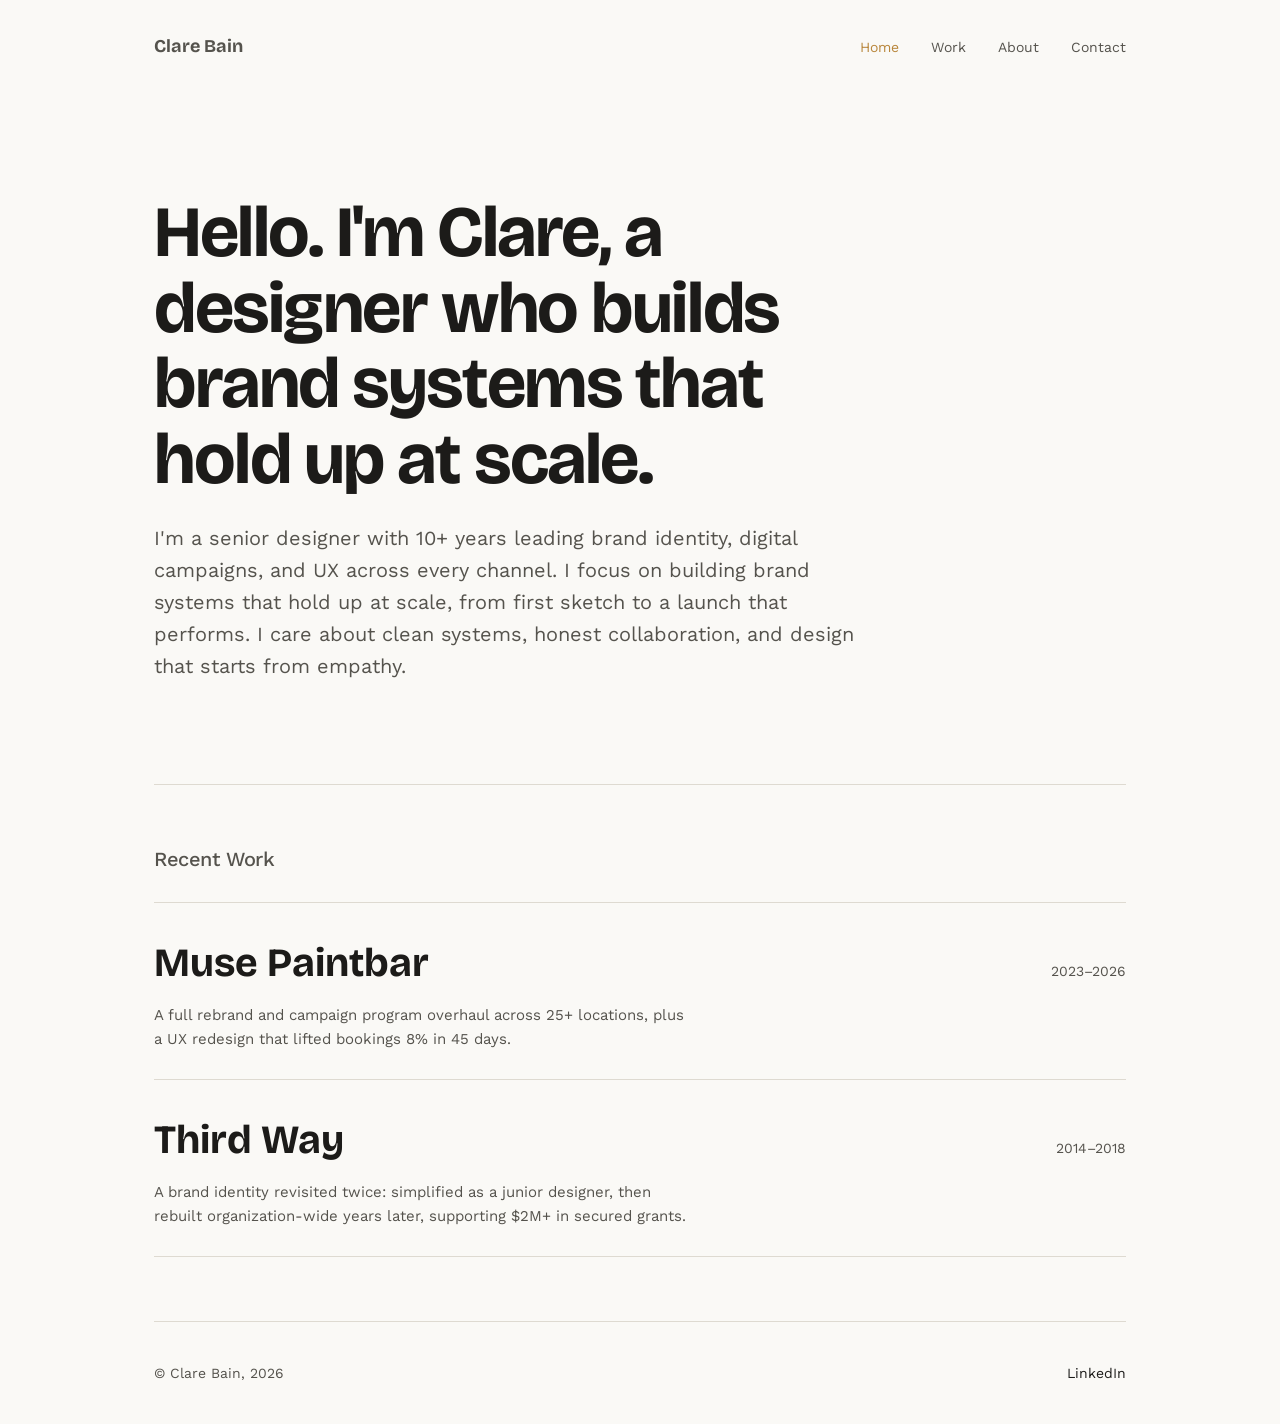
==== commit 9d971732: "Add files via upload" ====
--- a/index.html
+++ b/index.html
@@ -34,7 +34,7 @@
          a single project. Placeholder copy below — replace with your own. -->
     <header class="hero">
       <h1>Hello. I'm Clare, a designer who builds brand systems that hold up at scale.</h1>
-      <p>I'm a senior designer with 10+ years leading brand identity, digital campaigns, and UX across every channel — from concept to a launch that performs.</p>
+      <p>I'm a senior designer with 10+ years leading brand identity, digital campaigns, and UX across every channel. I focus on building brand systems that hold up at scale, from first sketch to a launch that performs. I care about clean systems, honest collaboration, and design that starts from empathy.</p>
     </header>
 
     <!-- ============ WORK LIST ============ -->
@@ -49,7 +49,7 @@
           <div class="work-item-title">Muse Paintbar</div>
           <p class="work-item-desc">A full rebrand and campaign program overhaul across 25+ locations, plus a UX redesign that lifted bookings 8% in 45 days.</p>
         </div>
-        <span class="work-item-meta">2023–Present</span>
+        <span class="work-item-meta">2023–2026</span>
       </a>
 
       <a href="pages/thirdway.html" class="work-item">
--- a/css/styles.css
+++ b/css/styles.css
@@ -417,6 +417,54 @@
   color: var(--ink-soft);
 }
 
+/* Condensed experience timeline, echoing a resume without duplicating it */
+.exp-list {
+  margin-top: 2.5rem;
+}
+
+.exp-list h2 {
+  font-size: var(--size-h3);
+  color: var(--ink-soft);
+  font-family: 'Work Sans', sans-serif;
+  font-weight: 500;
+  margin-bottom: 1.25rem;
+}
+
+.exp-item {
+  display: flex;
+  justify-content: space-between;
+  align-items: baseline;
+  gap: 1.5rem;
+  padding-block: 1.1rem;
+  border-top: 1px solid var(--line);
+}
+
+.exp-item:last-child {
+  border-bottom: 1px solid var(--line);
+}
+
+.exp-role {
+  font-weight: 500;
+}
+
+.exp-company {
+  color: var(--ink-soft);
+  font-size: 0.9375rem;
+}
+
+.exp-years {
+  color: var(--ink-soft);
+  font-size: var(--size-small);
+  white-space: nowrap;
+}
+
+@media (max-width: 500px) {
+  .exp-item {
+    flex-direction: column;
+    gap: 0.25rem;
+  }
+}
+
 /* ==========================================================================
    CONTACT PAGE
    ========================================================================== */
